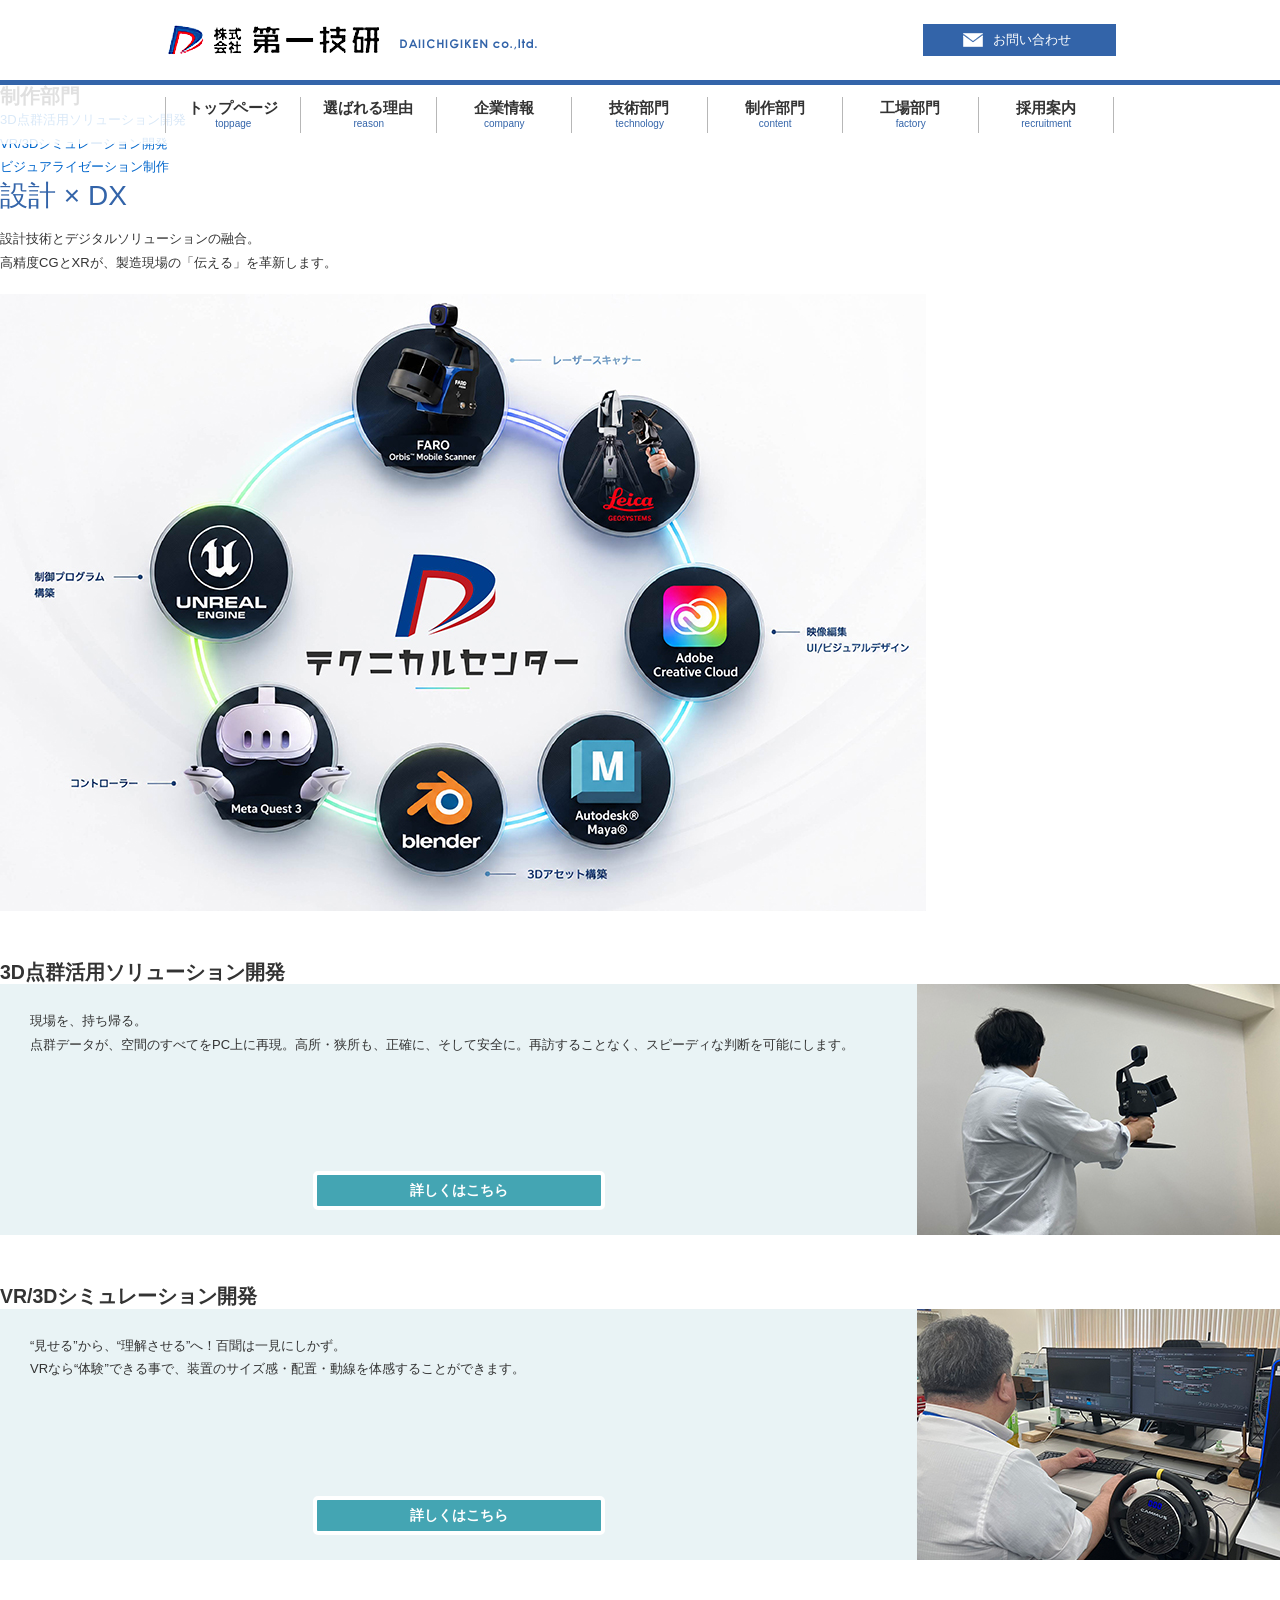
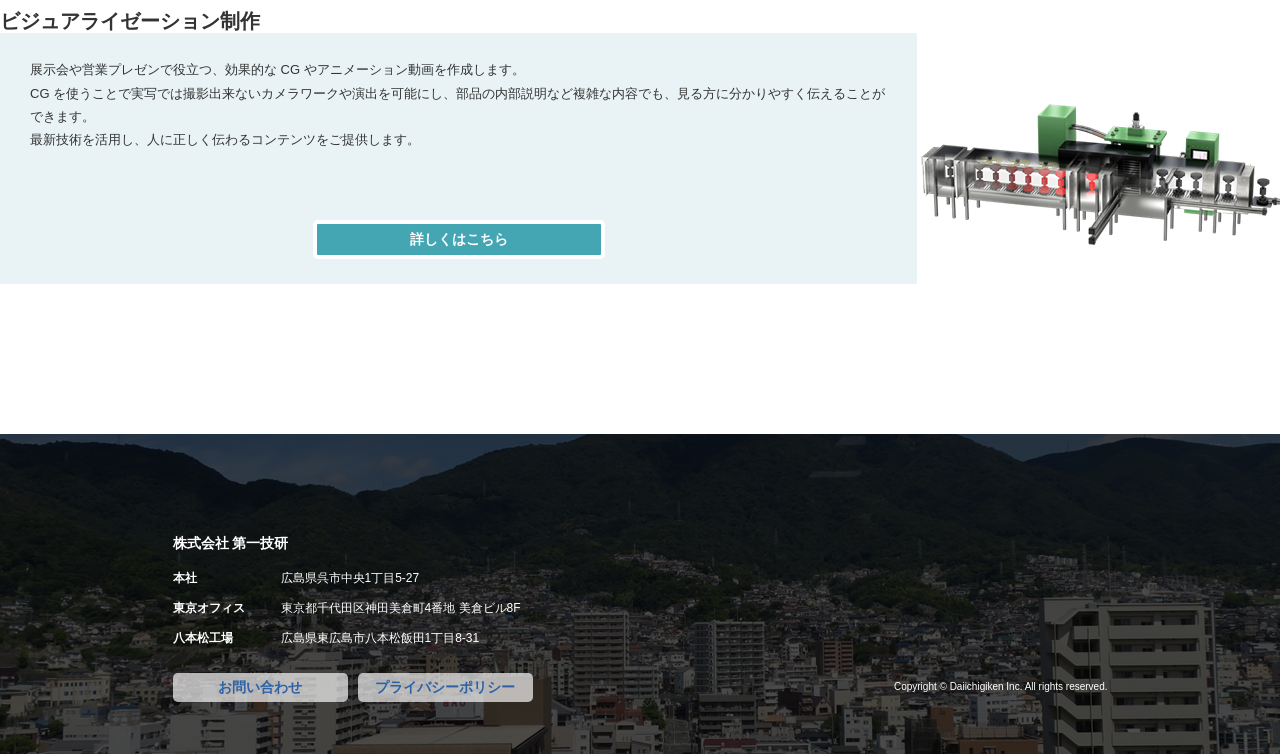
==== content/index.html @ 10a73b62 "Add files via upload" ====
<!doctype html>
<html>
<head>
<meta charset="utf-8">
<meta name="viewport" content="width=640,user-scalable=no,shrink-to-fit=yes">
<meta name="description" content="">
<meta name="keywords" content="">
<title>工場部門｜株式会社 第一技研</title> 
<link href="../common/css/base.css" rel="stylesheet" type="text/css">
<link href="../common/css/pages.css" rel="stylesheet" type="text/css">
<link href="css/detail.css" rel="stylesheet" type="text/css">
<script type="text/javascript" src="../common/js/jquery.js"></script>
<script type="text/javascript" src="../common/js/jquery-ui.js"></script>
<script type="text/javascript" src="../common/js/lib.js"></script>
<script type="text/javascript" src="../common/js/analytics.js"></script>

<script type="text/javascript">
$(document).ready(function(){
	
});

</script>

</head>

<body>

<div id="wrapper">

<header id="header">
	<div class="wrapper">
		<p id="site_name"><a href="../">株式会社 第一技研</a></p>
		<nav>
			<ul id="g_nav">
				<li><a href="../">トップページ</a><small>toppage</small></li>
				<li><a href="../reason/">選ばれる理由</a><small>reason</small></li>
				<li><a href="../company/">企業情報</a><small>company</small></li>
				<li><a href="../technology/">技術部門</a><small>technology</small></li>
				<li><a href="factory/">制作部門</a><small>content</small></li>
				<li><a href="../factory/">工場部門</a><small>factory</small></li>
				<li><a href="http://recruit.dig-net.co.jp/" target="_blank">採用案内</a><small>recruitment</small></li>
				<li class="contact"><a href="../contact/">お問い合わせ</a></li>
			</ul>
		</nav>
		<div id="g_nav_open_btn">Menu</div>
	</div>
</header>



<main>

	<article class="main_contents" id="">
	
		<h1 id="page_title">制作部門</h1>
		

		<nav class="local_nav">
			<ul>
				<li><a href="design.html">3D点群活用ソリューション開発</a></li>
				<li><a href="product.html">VR/3Dシミュレーション開発</a></li>
                <li><a href="equipment.html">ビジュアライゼーション制作</a></li>
			</ul>
		</nav>
		
	
		<section class="content" id="index">
        	<h1 class="title_01">設計 × DX</h1>
            <p class="text01">設計技術とデジタルソリューションの融合。<br>高精度CGとXRが、製造現場の「伝える」を革新します。</p>
            <span class="image_01"><img src="img/index_p00.jpg" alt=""></span>

			<h2 class="sub_title_01">3D点群活用ソリューション開発</h2>
			<section class="content_bloc_01">
				<div class="bloc01">
                	<div class="text_area">
                    	<p>現場を、持ち帰る。<br>点群データが、空間のすべてをPC上に再現。高所・狭所も、正確に、そして安全に。再訪することなく、スピーディな判断を可能にします。</p>
                    	<span class="btn01"><a href="design.html">詳しくはこちら</a></span>
                    </div>
                	<span class="image01"><img src="img/index_p01.jpg" width="363" height="251" alt="自動車用検査具設計"/></span>
                </div>
			</section>
			<h2 class="sub_title_01">VR/3Dシミュレーション開発</h2>
			<section class="content_bloc_01">
				<div class="bloc01">
               	  <div class="text_area">
                   	<p>“見せる”から、“理解させる”へ！百聞は一見にしかず。<br>VRなら“体験”できる事で、装置のサイズ感・配置・動線を体感することができます。</p>
                   	  <span class="btn01"><a href="product.html">詳しくはこちら</a></span>
                    </div>
                	<span class="image01"><img src="img/index_p02.jpg" width="363" height="251" alt="自動車用検査具製作"/></span>
                </div>
			</section>
            <h2 class="sub_title_01">ビジュアライゼーション制作</h2>
			<section class="content_bloc_01">
				<div class="bloc01">
               	  <div class="text_area">
                   	<p>展示会や営業プレゼンで役立つ、効果的な CG やアニメーション動画を作成します。<br>CG を使うことで実写では撮影出来ないカメラワークや演出を可能にし、部品の内部説明など複雑な内容でも、見る方に分かりやすく伝えることができます。<br>最新技術を活用し、人に正しく伝わるコンテンツをご提供します。</p>
                   	  <span class="btn01"><a href="equipment.html">詳しくはこちら</a></span>
                    </div>
                	<span class="image01"><img src="img/index_p03.jpg" width="363" height="251" alt="主要設備"/></span>
                </div>
			</section>
		</section>
		
	
	</article>

</main>


	
<footer id="footer">
	<div class="wrapper">
    	<div class="footer_area">
		<address>
			<h1>株式会社 第一技研</h1>
            <dl class="footer_list">
				<dt>本社</dt><dd>広島県呉市中央1丁目5-27</dd>
				<dt>東京オフィス</dt><dd>東京都千代田区神田美倉町4番地 美倉ビル8F</dd>
				<dt>八本松工場</dt><dd>広島県東広島市八本松飯田1丁目8-31</dd>
            </dl>
		</address>
        <div class="footer_bottom">
            <ul class="footer_navi">
                <li><a href="../contact">お問い合わせ</a></li>
                <li><a href="../privacy">プライバシーポリシー</a></li>
            </ul>
        <small id="copyright">Copyright &copy; Daiichigiken Inc. All rights reserved.</small>
        </div>
	</div>
        </div>
		
</footer>

</div>

</body>
</html>
---- common/css/base.css ----
@charset "utf-8";

/* PC/スマホ共通表示 */
.-----PC_MOBILE_COMMON_CSS_START----- {}

* {
	margin: 0px;
	padding: 0px;
	list-style-type: none;
	-webkit-text-size-adjust: 100%;
	max-height: 999999px;
}

body {
	font-family: "メイリオ", Meiryo, "ヒラギノ角ゴ Pro W3", "Hiragino Kaku Gothic Pro", "ＭＳ Ｐゴシック", "MS PGothic", Osaka, sans-serif;
	font-size: 13px;
	line-height: 180%;
	color: #333;
}
img {
	border-top-style: none;
	border-right-style: none;
	border-bottom-style: none;
	border-left-style: none;
}
table {
	border-collapse: collapse;
}
a:link,
a:visited {
	text-decoration: none;
	color: #0066CC;
}
a:hover,
a:active {
	text-decoration: underline;
	color: #FF6600;
}
.clear {
	clear: both;
}
br.pc_nowrap {
	display: none;
}
br.mobile_nowrap {
	display: inline;
}
#wrapper {
	width: 100%;
	min-width: 980px;
	padding-top: 85px;
}
#header {
	height: 144px;
	width: 100%;
	background-image: url(../img/header_bg.png);
	background-repeat: repeat-x;
	background-position: center top;
	position: absolute;
	left: 0px;
	top: 0px;
	z-index: 99999;
}
#header .wrapper {
	width: 951px;
	margin-right: auto;
	margin-left: auto;
	position: relative;
}
#header #site_name a {
	text-indent: -999999px;
	overflow: hidden;
	position: relative;
	background-image: url(../img/header_logo.png);
	background-repeat: no-repeat;
	height: 80px;
	width: 375px;
	background-position: center center;
	display: block;
	margin-bottom: 5px;
}
#header #g_nav_open_btn {
	display:none;
}

#header #g_nav {
	padding-left: 1px;
	background-image: url(../img/g_nav_line.png);
	background-repeat: no-repeat;
	background-position: left center;
	height: 59px;
}
#header #g_nav li {
	width: 134.5px;
	height: 59px;
	float: left;
	position: relative;
	padding-right: 1px;
	background-image: url(../img/g_nav_line.png);
	background-repeat: no-repeat;
	background-position: right center;
}
#header #g_nav li a {
	box-sizing: border-box;
	width: 100%;
	height: 59px;
	display: block;
	text-align: center;
	color: #333;
	text-decoration: none;
	font-size: 15px;
	line-height: 100%;
	padding-top: 15px;
	font-weight: bold;
	transition:0.4s;
}
#header #g_nav li a:hover {
	background-color:#FFF;
}
#header #g_nav li small {
	font-size: 10px;
	color: #3364A9;
	line-height: 100%;
	position: absolute;
	top: 34px;
	width: 100%;
	text-align: center;
	pointer-events: none;
}
#header #g_nav li.contact {
	width: 193px;
	height: 32px;
	float: none;
	position: absolute;
	padding-right: 0px;
	background-image: none;
	top: 24px;
	right: 0px;
}
#header #g_nav li.contact a {
	box-sizing: border-box;
	width: 100%;
	height: 32px;
	text-align: left;
	color: #FFF;
	text-decoration: none;
	font-size: 13px;
	line-height: 32px;
	padding-top: 0px;
	font-weight: normal;
	background-color: #3364A9;
	background-image: url(../img/header_icon_mail.png);
	background-repeat: no-repeat;
	background-position: 40px center;
	padding-left: 70px;
}
#header #g_nav li.contact a:hover {
	opacity:0.6;
}


#footer {
	min-width: 980px;
	width: 100%;
	color: #FFF;
	background-color: #3364A9;
}
#footer .wrapper {
	box-sizing: border-box;
	width: 942px;
	display: flex;
	justify-content: space-between;
	align-items: center;
	flex-wrap: wrap;
	margin-right: auto;
	margin-left: auto;
	padding-top: 25px;
	padding-bottom: 25px;
}
#footer address {
	font-style: normal;
	font-size: 12px;
	line-height: 155%;
}
#footer #copyright {
	font-style: normal;
	font-size: 10px;
	line-height: 100%;
	text-align: right;
}
#footer{
	position:relative;
	background:url(../img/footer_img01.jpg) center bottom;
	background-size:cover;
	padding-top:100px;
	padding-bottom:0px;
	height:320px;
	box-sizing:border-box;
}
#footer:before{
    content: "";
    width: 100%;
    height: 100%;
    position: absolute;
    background-color: rgba(0,0,0,0.7);
    z-index: 0;
    left: 0px;
    top: 0px;
    display: block;
}
#footer .wrapper{
	position:relative;
	z-index:1;
	padding-bottom:0;
	width:935px;
	padding-top:0;
}
.footer_area{
	width:100%;
}
.footer_area address h1{
	font-size: 14px;
}
.footer_list{
	margin-top:10px;
	display:flex;
	flex-wrap:wrap;
	width:400px;
	line-height:30px;
	margin-bottom:20px;
}
.footer_list dt{
	font-weight: bold;
	font-size: 12px;
	width:27%;
}
.footer_list dd{
	 font-size: 12px;
	 width:73%;
}
.footer_bottom{
	margin-top:20px;
	display:flex;
	justify-content:space-between;
	align-items:center;
}
.footer_bottom ul{
	display:flex; 
	flex:1;
}
.footer_bottom ul li{
	width:175px;
}
.footer_bottom ul li + li{
	margin-left:10px;
}
.footer_bottom ul li a{
	display:block;
	background:rgba(255,255,255,0.67);
	border-radius:5px;
	color:#2D61A6;
	font-size: 14px;
	text-align:center;
	line-height:29px;
	height:29px;
	width:100%;
	text-decoration:none;
	font-weight: bold;
	}
	.footer_bottom ul li a:hover{
		opacity:0.8;
		transition:0.2s ease-out;
	}
.-----PC_MOBILE_COMMON_CSS_END----- {}

/* スマートフォン用CSS */
@media screen and (max-width: 640px) {
	
.-----MOBILE_ONLY_CSS_START----- {}


body {
	font-size: 24px;
	line-height: 170%;
	width: 640px;
}

img {
	max-width:600px;
	height:auto;
}
br.pc_nowrap {
	display: inline;
}
br.mobile_nowrap {
	display: none;
}


#wrapper {
	width: 640px;
	min-width: 640px;
	margin-right: auto;
	margin-left: auto;
	overflow: hidden;
	position: relative;
	padding-top: 0px;
}
#header {
	background-image: none;
	height: 117px;
	background-color: #FFF;
	position: relative;
}
#header .wrapper {
	width: 100%;
	padding-top: 0px;
}
#header #site_name a {
	background-image: url(../img/sp_header_logo.png);
	top: 0px;
	left: 0px;
	height: 117px;
	width: 320px;
}
#header #g_nav_open_btn {
	background-image: url(../img/sp_header_menu_btn.png);
	top: 0px;
	right: 0px;
	height: 117px;
	width: 113px;
	position: absolute;
	background-repeat: no-repeat;
	display: block;
	overflow: hidden;
	text-indent: -9999px;
}

#header nav {
	position: absolute;
	width: 100%;
	left: 0px;
	top: 117px;
	display: none;
	z-index:99999;
}
#header #g_nav {
	width: 100%;
	background-image: none;
	padding: 0px;
	height:auto;
}
#header #g_nav li {
	width: 100%;
	height: 80px;
	float: none;
	background-color: transparent;
	background-image: none;
	padding: 0px;
	border-top-width: 2px;
	border-top-style: solid;
	border-top-color: #FFF;
}
#header #g_nav li:first-child {
	border-left-style: none;
}
#header #g_nav li a {
	height: 80px;
	background-color: rgba(35,53,154,0.9);
	color: #FFF;
	text-decoration: none;
	font-size: 26px;
	line-height: 80px;
	padding-top: 0;
	font-weight: normal;
}
#header #g_nav li a:hover {
	background-color: rgba(35,53,154,0.6);
}
#header #g_nav li small {
	display:none;
}
#header #g_nav li.contact {
	width: 100%;
	height: 80px;
	position: static;
	background-image: none;
	top: auto;
	right: auto;
}
#header #g_nav li.contact a {
	box-sizing: border-box;
	width: 100%;
	height: 80px;
	text-align: center;
	text-decoration: none;
	font-size: 26px;
	line-height: 80px;
	padding-top: 0px;
	background-color: rgba(35,53,154,0.9);
	background-image: none;
	padding-left: 0px;
}
#header #g_nav li.contact a:hover {
	opacity:1;
	background-color: rgba(35,53,154,0.6);
}





#footer {
	min-width: 640px;
	padding-top: 0px;
}
#footer .wrapper {
	width: 100%;
	display: block;
	padding-top: 35px;
	padding-bottom: 40px;
}
#footer address {
	font-size: 22px;
	margin-bottom:15px;
	text-align:center;
}
.footer_list{
	margin-top:5px;
	margin-left:auto;
	margin-right:auto;
    margin-bottom: 15px;
	 padding-left: 0px;
	 width: 380px;
}
#footer #copyright {
	font-size: 13px;
	text-align: center;
	display:block;
}
.footer_list dt{
	text-align: right;
    width: 90px;
}
.footer_list dd{
	margin-left: 3%;
    width: 70%;
    width: 270px;
	text-align:left;
}

.footer_bottom{
	flex-direction:column;
	margin-top:15px;
}
.footer_bottom ul li a{
	line-height: 35px;
    height: 35px;
}
.footer_bottom ul{
	margin: 8px 0 30px;
}
#footer #copyright{
}

.-----MOBILE_ONLY_CSS_END----- {}

	
}
---- content/css/detail.css ----
#index{
	margin-bottom:150px;
}
#index .bloc01{
	display:flex;
	margin-bottom:50px;
}
#index .bloc01 .text_area{
	padding:25px 30px;
	background-color:rgba(45,139,153,0.10);
	flex:1;
	display:flex;
	justify-content:space-between;
	flex-direction:column;
}
#index .image_01 img{
	display:block;
	margin-bottom:50px;
	
}
#index .bloc01 .text_area p{
}
#index .bloc01 .text_area .btn01 a{
	display:block;
	text-align:center;
	color:#FFFFFF;
	font-size: 14px;
	text-decoration:none;
	background-color:#44A5B3;
	line-height:31px;
	height:31px;
	border-radius:5px;
	border:4px solid #FFFFFF;
	font-weight: bold;
	width:284px;
	margin:0 auto;
	transition:0.2s ease-in;
}
#index .bloc01 .image01{
}
#index .bloc01 .image01 img{
	vertical-align:bottom;
}
#index .title_01{
	font-size: 28px;
	line-height:1.2;
	color:#3364A9;
	font-weight: normal;
    margin-bottom: 15px;
}
#index .text01{
	margin-bottom:20px;
}
#equipment{
	padding-bottom:40px;
}
#equipment .table_01 table {
	border-top-width: 1px;
	border-top-style: solid;
	border-top-color: #D5D5D5;
	width: 100%;
}
#equipment .table_01 table tr th {
	border-bottom-width: 1px;
	border-bottom-style: solid;
	border-bottom-color: #D5D5D5;
	padding-top: 2px;
	padding-right: 1px;
	padding-bottom: 2px;
	padding-left: 1px;
	width: 224px;
}
#equipment .table_01 table tr td {
	border-bottom-width: 1px;
	border-bottom-style: solid;
	border-bottom-color: #D5D5D5;
	padding-top: 12px;
	padding-right: 15px;
	padding-bottom: 12px;
	padding-left: 20px;
	line-height:1.5;
}
#equipment .table_01 table tr th .th_wrapper {
	box-sizing: border-box;
	background-color: #EAF3F5;
	padding: 10px;
	font-weight: bold;
	width: 100%;
	height: 100%;
	display: flex;
	text-align:left;
	align-items:center;
	line-height:1.5;
}
#equipment .content_bloc_02{
	margin:30px 0 60px; 
}
#equipment .sub_title_03{
	font-size: 13px;
	margin:5px 0 5px 2px;
	display:flex;
}
#equipment .sub_title_03 span:nth-of-type(1){
	width:227px;
}
#equipment .sub_title_03 span:nth-of-type(2){
}

#design .heading{
	display:flex;
	margin-bottom:40px;
}
#design .heating_texter01{
	margin-right:20px;
}
#design .heating_texter01 .text{
	margin-top:20px;
}
#design .image01{
}
#design .content02{
}
#design .content02 .ttl02{
	color:#3364A9;
	font-size: 26px;
	margin-bottom:15px;
	font-weight:normal;
}
#design .bloc01{
	padding:30px;
	background-color:#EBF3F5;
	margin-bottom:20px;
}
#design .bloc01 h2{
	font-weight: normal;
	margin-bottom:10px;
	font-size: 20px;
	font-weight: normal;
	color:#2C8B99;
}
#design .text_tobe{
	margin-left:-10px;
}
#design .list01{
	display:flex;
	justify-content:space-around;
}
#design .text02{
	font-size: 11px;
	font-weight: normal;
}
/* ----- PC_MOBILE_COMMON_CSS_END ----- */


/* スマートフォン用CSS */
@media screen and (max-width: 640px) {
	
/* ----- MOBILE_ONLY_CSS_START ----- */
#index .bloc01{
	flex-direction:column-reverse;
}
#index .bloc01 .image01 img{
	width:100%;
	height:auto;
}
#index .bloc01 .text_area .btn01 a{
    line-height: 40px;
    height: 40px;
	font-size: 18px;
	margin:40px auto 20px;
	width:400px;
}
#equipment .sub_title_03{
	font-size: 24px;
}
#design .heading{
	flex-direction:column;
	    align-items: center;
}
#design .heating_texter01 .text{
	margin-right:0;
	margin-bottom:30px;
}
#design .bloc01 h2{
	font-size: 26px;
}
#design .list01{
	display: flex;
    flex-direction: column;
    justify-content:center;
    align-items: center;
    margin: 60px 0;
}
#design .list01 img {
    vertical-align: bottom;
    width: 340px;
    height: auto;
}
#design .text02 {
    font-size: 15px;
    font-weight: normal;
}
#design .list01 li{
	margin-bottom:10px;
}
/* -----MOBILE_ONLY_CSS_END----- */

	
}
@media screen and (min-width: 641px) {
#index .bloc01 .text_area .btn01 a:hover{
	opacity:0.8;
}
}
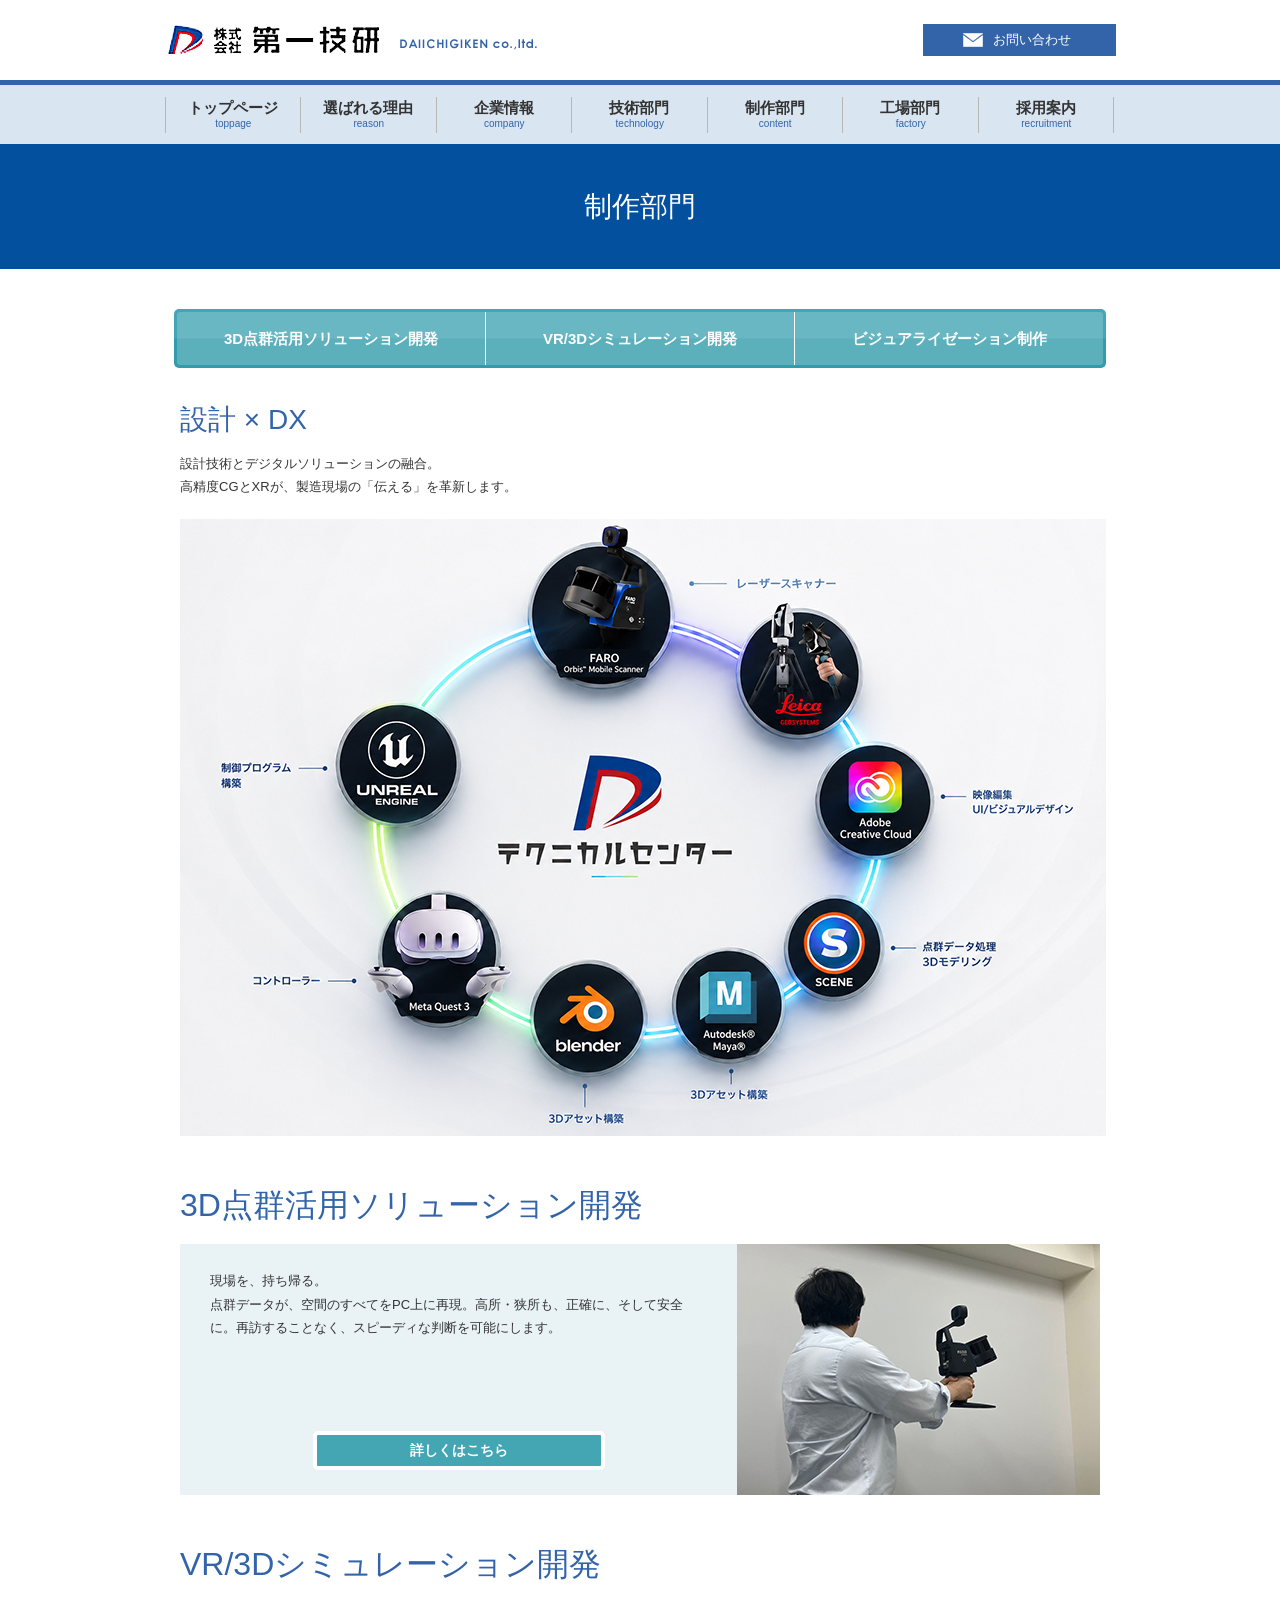
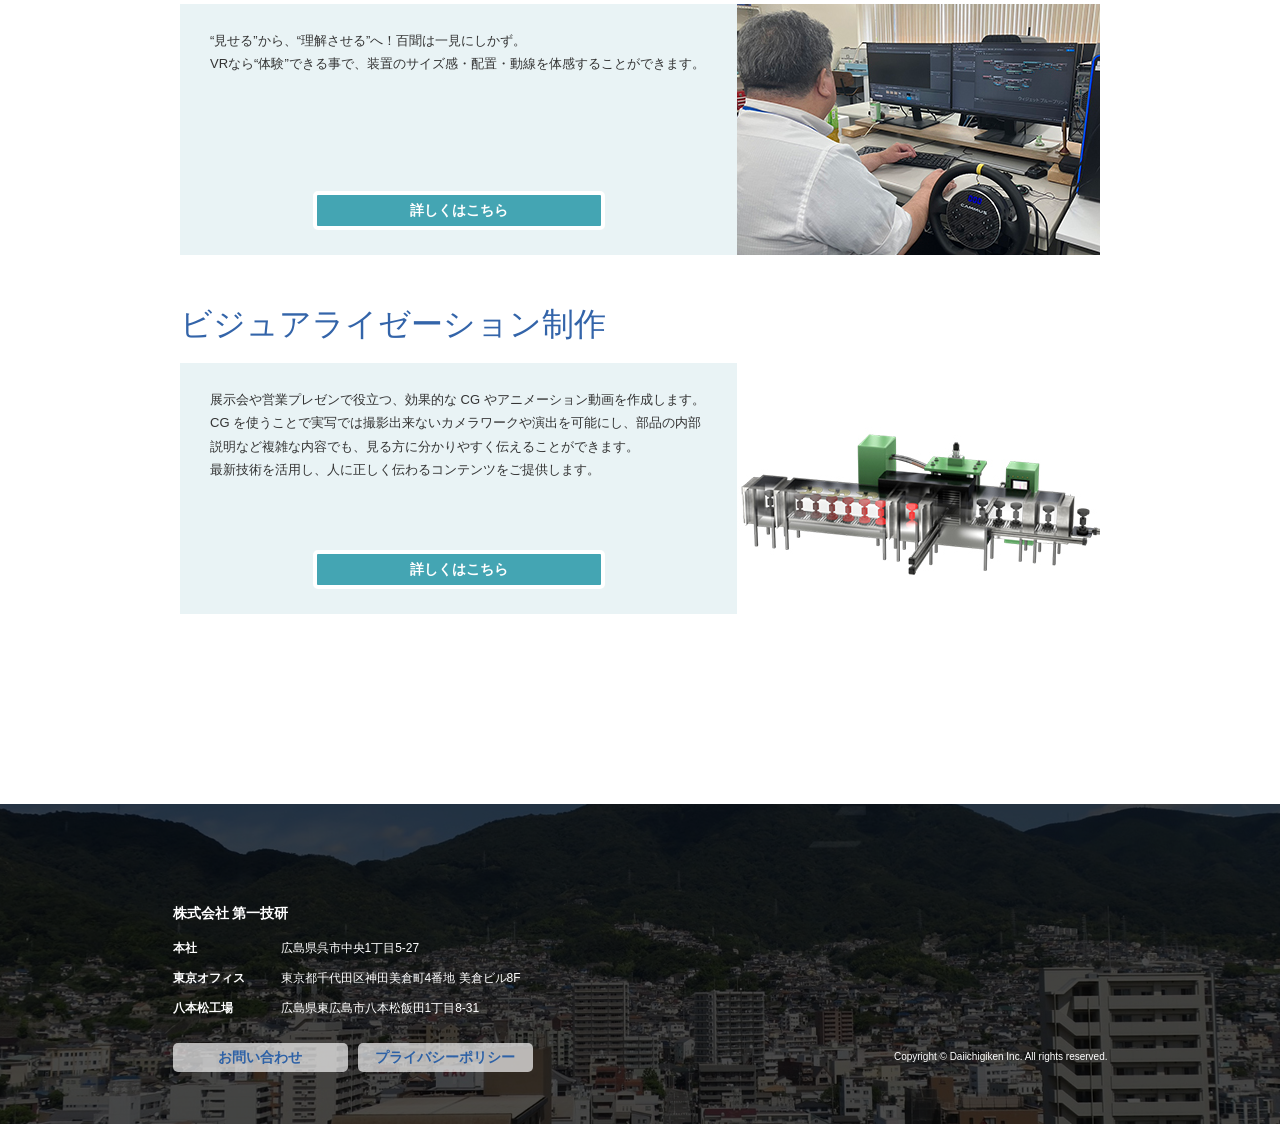
==== commit 791e4bbb: "Add files via upload" ====
--- a/content/index.html
+++ b/content/index.html
@@ -5,7 +5,7 @@
 <meta name="viewport" content="width=640,user-scalable=no,shrink-to-fit=yes">
 <meta name="description" content="">
 <meta name="keywords" content="">
-<title>工場部門｜株式会社 第一技研</title> 
+<title>制作部門｜株式会社 第一技研</title> 
 <link href="../common/css/base.css" rel="stylesheet" type="text/css">
 <link href="../common/css/pages.css" rel="stylesheet" type="text/css">
 <link href="css/detail.css" rel="stylesheet" type="text/css">
@@ -36,7 +36,7 @@
 				<li><a href="../reason/">選ばれる理由</a><small>reason</small></li>
 				<li><a href="../company/">企業情報</a><small>company</small></li>
 				<li><a href="../technology/">技術部門</a><small>technology</small></li>
-				<li><a href="factory/">制作部門</a><small>content</small></li>
+				<li><a href="content/">制作部門</a><small>content</small></li>
 				<li><a href="../factory/">工場部門</a><small>factory</small></li>
 				<li><a href="http://recruit.dig-net.co.jp/" target="_blank">採用案内</a><small>recruitment</small></li>
 				<li class="contact"><a href="../contact/">お問い合わせ</a></li>
@@ -57,9 +57,9 @@
 
 		<nav class="local_nav">
 			<ul>
-				<li><a href="design.html">3D点群活用ソリューション開発</a></li>
-				<li><a href="product.html">VR/3Dシミュレーション開発</a></li>
-                <li><a href="equipment.html">ビジュアライゼーション制作</a></li>
+				<li><a href="pointCloud.html">3D点群活用ソリューション開発</a></li>
+				<li><a href="simulationVR.html">VR/3Dシミュレーション開発</a></li>
+                <li><a href="visualization.html">ビジュアライゼーション制作</a></li>
 			</ul>
 		</nav>
 		
@@ -74,9 +74,9 @@
 				<div class="bloc01">
                 	<div class="text_area">
                     	<p>現場を、持ち帰る。<br>点群データが、空間のすべてをPC上に再現。高所・狭所も、正確に、そして安全に。再訪することなく、スピーディな判断を可能にします。</p>
-                    	<span class="btn01"><a href="design.html">詳しくはこちら</a></span>
+                    	<span class="btn01"><a href="pointCloud.html">詳しくはこちら</a></span>
                     </div>
-                	<span class="image01"><img src="img/index_p01.jpg" width="363" height="251" alt="自動車用検査具設計"/></span>
+                	<span class="image01"><img src="img/index_p01.jpg" width="363" height="251" alt="3D点群活用ソリューション開発"/></span>
                 </div>
 			</section>
 			<h2 class="sub_title_01">VR/3Dシミュレーション開発</h2>
@@ -84,9 +84,9 @@
 				<div class="bloc01">
                	  <div class="text_area">
                    	<p>“見せる”から、“理解させる”へ！百聞は一見にしかず。<br>VRなら“体験”できる事で、装置のサイズ感・配置・動線を体感することができます。</p>
-                   	  <span class="btn01"><a href="product.html">詳しくはこちら</a></span>
+                   	  <span class="btn01"><a href="simulationVR.html">詳しくはこちら</a></span>
                     </div>
-                	<span class="image01"><img src="img/index_p02.jpg" width="363" height="251" alt="自動車用検査具製作"/></span>
+                	<span class="image01"><img src="img/index_p02.jpg" width="363" height="251" alt="VR/3Dシミュレーション開発"/></span>
                 </div>
 			</section>
             <h2 class="sub_title_01">ビジュアライゼーション制作</h2>
@@ -94,9 +94,9 @@
 				<div class="bloc01">
                	  <div class="text_area">
                    	<p>展示会や営業プレゼンで役立つ、効果的な CG やアニメーション動画を作成します。<br>CG を使うことで実写では撮影出来ないカメラワークや演出を可能にし、部品の内部説明など複雑な内容でも、見る方に分かりやすく伝えることができます。<br>最新技術を活用し、人に正しく伝わるコンテンツをご提供します。</p>
-                   	  <span class="btn01"><a href="equipment.html">詳しくはこちら</a></span>
+                   	  <span class="btn01"><a href="visualization.html">詳しくはこちら</a></span>
                     </div>
-                	<span class="image01"><img src="img/index_p03.jpg" width="363" height="251" alt="主要設備"/></span>
+                	<span class="image01"><img src="img/index_p03.jpg" width="363" height="251" alt="ビジュアライゼーション制作"/></span>
                 </div>
 			</section>
 		</section>
--- a/common/css/pages.css
+++ b/common/css/pages.css
@@ -0,0 +1,287 @@
+@charset "utf-8";
+
+/* PC/スマホ共通表示 */
+/*-----PC_MOBILE_COMMON_CSS_START-----*/
+
+#page_title {
+	box-sizing: border-box;
+	background-color: #03509E;
+	width: 100%;
+	min-width: 980px;
+	font-size: 28px;
+	line-height: 125px;
+	font-weight: normal;
+	color: #FFF;
+	text-align: center;
+	padding-top: 59px;
+	margin-bottom:40px;
+}
+.main_contents {
+	min-height: 800px;
+	padding-bottom: 40px;
+}
+
+.local_nav {
+	box-sizing: border-box;
+	margin-bottom: 35px;
+	display: block;
+	width: 932px;
+	margin-right: auto;
+	margin-left: auto;
+	padding: 3px;
+	border-radius: 5px;
+	background-image: url(../img/local_nav_bg.gif);
+	background-repeat: repeat-x;
+	background-position: center;
+	background-size:contain;
+}
+.local_nav ul {
+	box-sizing: border-box;
+	width: 100%;
+	display: flex;
+	justify-content: space-between;
+	flex-wrap: wrap;
+	align-items: stretch;
+	border-radius: 3px;
+	overflow: hidden;
+	position: relative;
+}
+.local_nav ul li {
+	flex: 19%;
+	border-left-width: 1px;
+	border-left-style: solid;
+	border-left-color: #FFF;
+}
+.local_nav ul li:first-child {
+	border-left-style: none;
+}
+.local_nav ul li a {
+	box-sizing: border-box;
+	width: auto;
+	font-size: 15px;
+	padding-top: 15px;
+	padding-bottom: 15px;
+	display: block;
+	text-align: center;
+	font-weight: bold;
+	color: #FFFFFF;
+	text-decoration: none;
+	transition: 0.4s;
+	height: 100%;
+	background-color:rgba(255,255,255,0.2);
+}
+.local_nav ul li a:hover {
+	background-color:rgba(255,255,255,0.5);
+}
+.local_nav ul li.current a {
+	background-color:rgba(255,255,255,0.4);
+}
+
+.content {
+	margin-bottom: 50px;
+	width: 920px;
+	margin-right: auto;
+	margin-left: auto;
+}
+.content_bloc {
+	margin-bottom: 30px;
+}
+.content_bloc:last-child {
+	margin-bottom: 0px;
+}
+.sub_title_01 {
+	font-size: 32px;
+	line-height: 120%;
+	margin-bottom: 20px;
+	font-weight: normal;
+	color: #3364A9;
+}
+.sub_title_02 {
+	font-size: 24px;
+	line-height: 120%;
+	margin-bottom: 5px;
+	font-weight: normal;
+	color: #2C8B99;
+}
+.sub_title_03 {
+	color:#3364A9;
+	font-size: 26px;
+	line-height: 120%;
+	margin-bottom:15px;
+	font-weight:normal;
+}
+.sub_title_04 {
+	color:#44A5B3;
+	font-size: 16px;
+	line-height: 120%;
+	margin-bottom:10px;
+	font-weight:bold;
+}
+.sub_title_05 {
+	color:#44A5B3;
+	font-size: 26px;
+	line-height: 120%;
+	margin-bottom:15px;
+	font-weight:normal;
+}
+.list_num li {
+	margin-left: 1.5em;
+	list-style-type: decimal;
+}
+.list_dot li {
+	padding-left:1em;
+	text-indent:-1em;
+}
+.list_dot li:before {
+	content:"・";
+}
+.list_001 li {
+	padding-top: 0.5em;
+	padding-right: 0.5em;
+	padding-bottom: 0.5em;
+	padding-left: 1.1em;
+	text-indent: -1em;
+	margin: 0px;
+	border-bottom-width: 1px;
+	border-bottom-style: dotted;
+	border-bottom-color: #CCC;
+}
+.list_001 li:first-child {
+	border-top-width: 1px;
+	border-top-style: dotted;
+	border-top-color: #CCC;
+}
+.list_001 li:before {
+	content:"■";
+	color:#44A5B3;
+}
+.table_001 {
+	width: 100%;	
+}
+.table_001 th {
+	box-sizing:border-box;
+	padding: 10px;
+	background-color: #eaf3f5;
+	border: 1px solid #CCC;
+	width: 35%;
+}
+.table_001 th.nw {
+	width: auto;
+}
+.table_001 td {
+	box-sizing:border-box;
+	padding: 10px;
+	background-color: #FFF;
+	border: 1px solid #CCC;
+}
+
+
+
+/* -----PC_MOBILE_COMMON_CSS_END-----*/
+
+
+/* スマートフォン用CSS */
+@media screen and (max-width: 640px) {
+	
+/* -----MOBILE_ONLY_CSS_START----- */
+
+#page_title {
+	min-width: 640px;
+	margin-bottom: 0;
+	padding-top: 0;
+	font-size: 34px;
+	line-height: 148px;
+}
+.local_nav {
+	width: 640px;
+	padding: 0;
+	border-radius: 0;
+	background-image: none;
+}
+
+
+.local_nav ul {
+	box-sizing: border-box;
+	width: 100%;
+	display: flex;
+	justify-content: flex-start;
+	flex-wrap: wrap;
+	align-items: stretch;
+	border-radius: 3px;
+	overflow: hidden;
+	position: relative;
+}
+.local_nav ul li {
+	flex: 32%;
+	border-right-width: 2px;
+	border-right-style: solid;
+	border-right-color: #FFF;
+	border-top-width: 2px;
+	border-top-style: solid;
+	border-top-color: #FFF;
+	background-image: url(../img/local_nav_bg.gif);
+	background-repeat: repeat-x;
+	background-position: center;
+	background-size: contain;
+	opacity: 0.8;
+	border-left-style: none;
+}
+.local_nav ul li:nth-child(3n) {
+	border-right-style: none;
+}
+.local_nav ul li a {
+	box-sizing: border-box;
+	width: auto;
+	font-size: 20px;
+	padding-top: 15px;
+	padding-bottom: 15px;
+	display: block;
+	text-align: center;
+	font-weight: bold;
+	color: #FFFFFF;
+	text-decoration: none;
+	transition: 0.4s;
+	height: 100%;
+	background-color: transparent;
+}
+.local_nav ul li a:hover {
+	background-color:rgba(255,255,255,0.2);
+}
+.local_nav ul li.current a {
+	background-color:rgba(255,255,255,0.2);
+}
+
+
+.content {
+	width: 600px;
+}
+
+.sub_title_01 {
+	font-size: 38px;
+	line-height: 120%;
+	margin-bottom: 20px;
+	font-weight: normal;
+	color: #3364A9;
+}
+.sub_title_02 {
+	font-size: 32px;
+	line-height: 120%;
+	margin-bottom: 5px;
+	font-weight: normal;
+	color: #2C8B99;
+}
+.sub_title_03 {
+	font-size: 32px;
+}
+.sub_title_04 {
+	font-size: 28px;
+}
+.sub_title_05 {
+	font-size: 30px;
+}
+
+
+/* -----MOBILE_ONLY_CSS_END----- */
+
+	
+}
